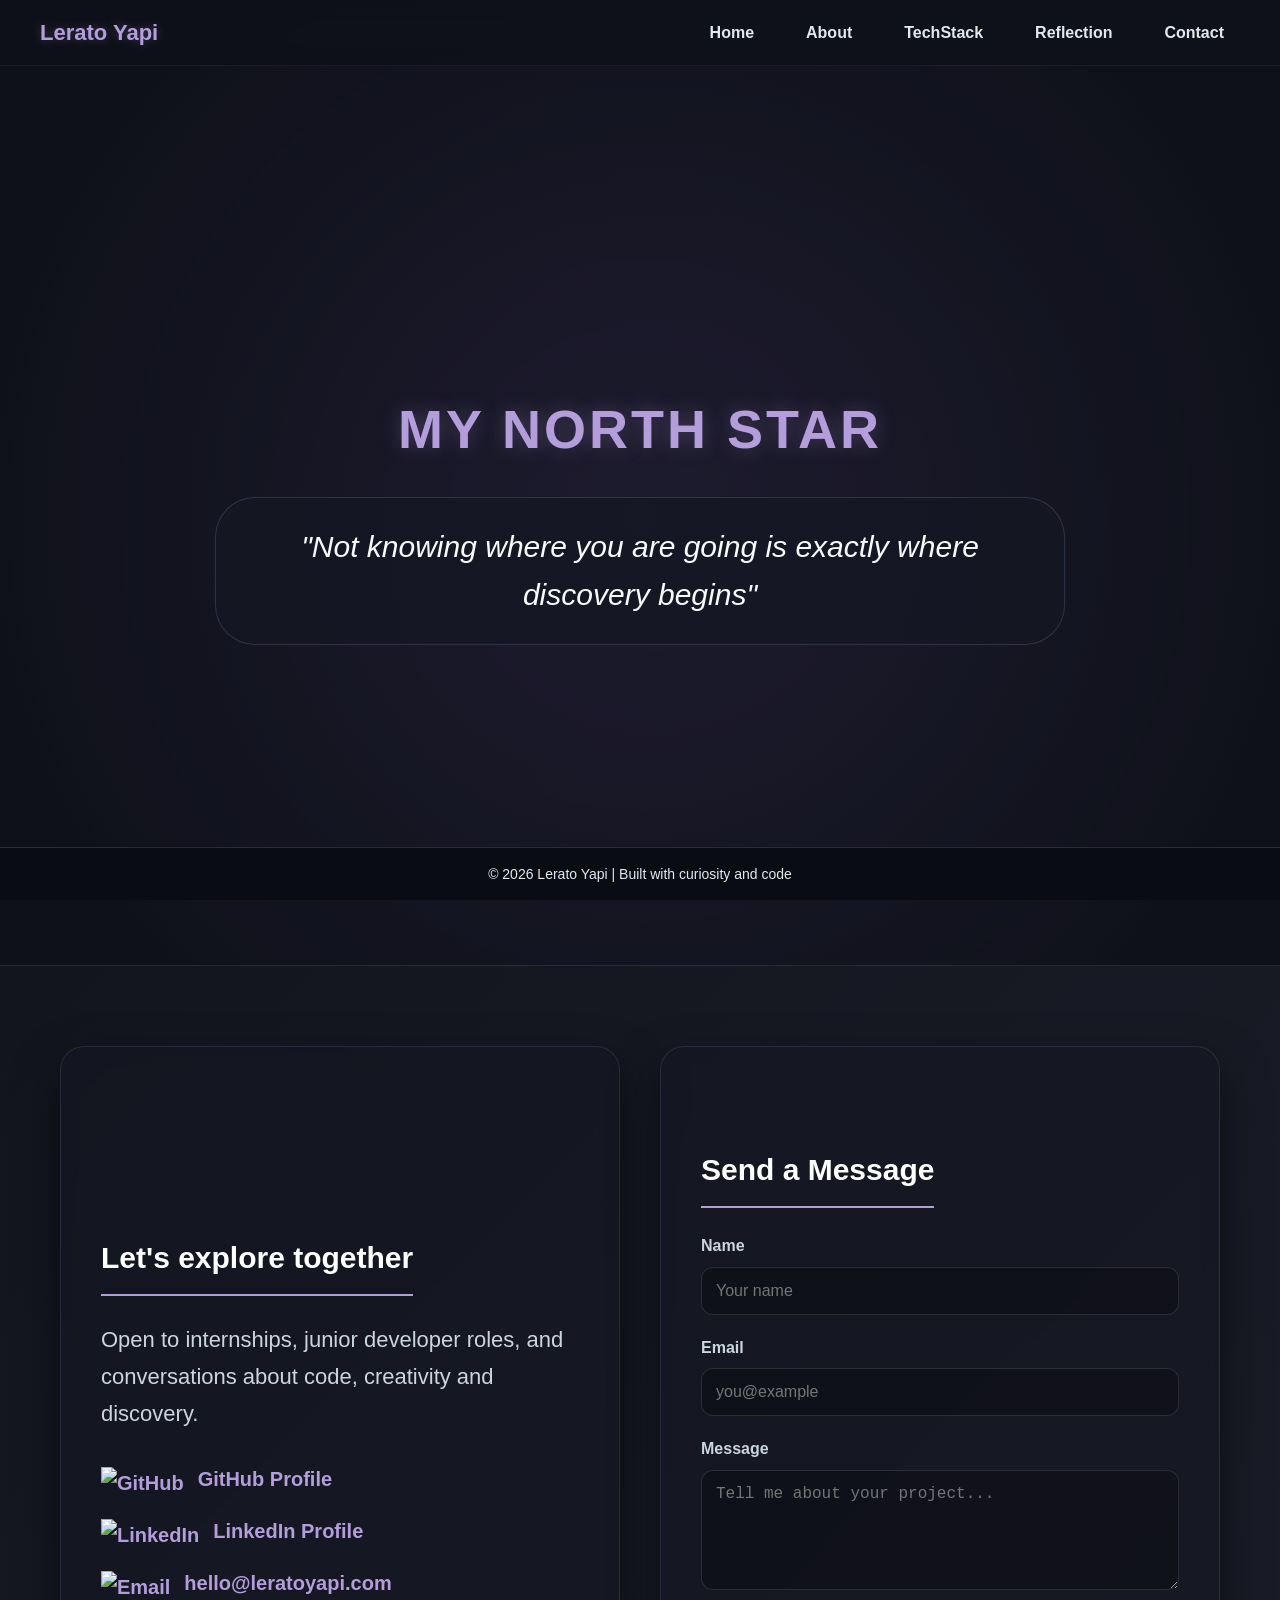
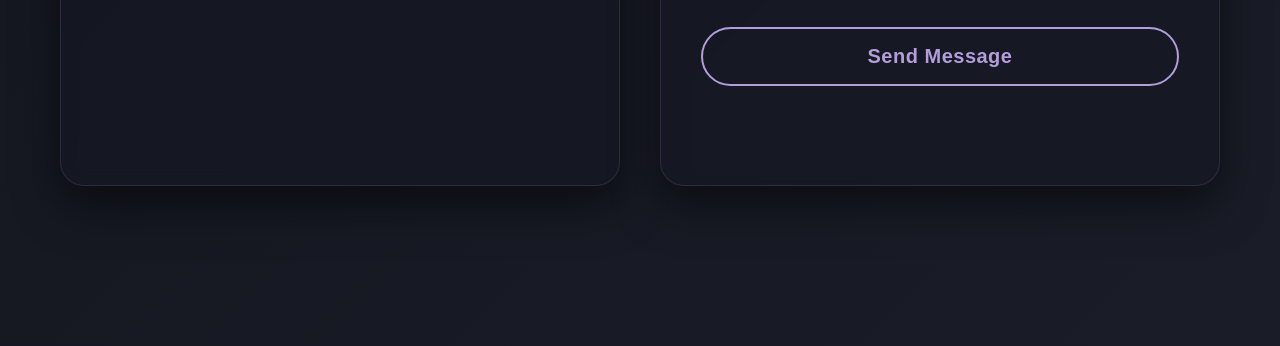
==== contact.html @ 95732ec1 "Add files via upload" ====
<!DOCTYPE html>
<html lang="en">
<head>
    <meta charset="UTF-8">
    <meta name="viewport" content="width=device-width, initial-scale=1.0">
    <title>Lerato Yapi | Contact</title>
    <link rel="stylesheet" href="style.css">
</head>
<body>

    <nav class="nav-bar">
        <div class="nav-brand">
            <p><i>Lerato Yapi</i></p>
        </div>
        <ul>
            <li><a href="index.html">Home</a></li>
            <li><a href="about.html">About</a></li>
            <li><a href="skills.html">TechStack</a></li>
            <li><a href="reflection.html">Reflection</a></li>
            <li><a href="contact.html">Contact</a></li>
        </ul>
    </nav>

    <main>
    
        <section class="north-star-viewport">
            <h1 class="north-star">
                My North Star
            </h1>
            <p class="quote-block">
                "Not knowing where you are going is exactly where discovery begins"
            </p>
        </section>

        <section class="contact-viewport">
            <div class="contact-container">
                
                
                <div class="explore-form">
                    <h2>
                        Let's explore together
                    </h2>
                    <p class="explore-info">
                        Open to internships, junior developer roles, and conversations about code, creativity and discovery.
                    </p>
                    <div class="contact-links">
                        <a href="#" target="_blank">
                            <img src="./icons/github.png" alt="GitHub"> GitHub Profile
                        </a>
                        <a href="#" target="_blank">
                            <img src="./icons/linkedin.png" alt="LinkedIn"> LinkedIn Profile
                        </a>
                        <a href="mailto:hello@leratoyapi.com">
                            <img src="./icons/email.png" alt="Email"> hello@leratoyapi.com
                        </a>
                    </div>
                </div>

               
                <div class="contact-form">
                    <h2>
                        Send a Message
                    </h2>
                    <form action="#" method="POST" onsubmit="event.preventDefault();">
                        <div class="form-group">
                            <label for="name">Name</label>
                            <input type="text" id="name" placeholder="Your name">
                        </div>
                        <div class="form-group">
                            <label for="email">Email</label>
                            <input type="email" id="email" placeholder="you@example">
                        </div>
                        <div class="form-group">
                            <label for="message">Message</label>
                            <textarea id="message" placeholder="Tell me about your project..."></textarea>
                        </div>
                        <div>
                            <button type="submit" class="glow-button">Send Message</button>
                        </div>
                    </form>
                </div>

            </div>
        </section>
    </main>
    
    <footer>
        <p>&copy; 2026 Lerato Yapi | Built with curiosity and code</p>
    </footer>

</body>
</html>
---- style.css ----
/* ==========================================
   1. RESET & UNIFORM THEME STYLES
   ========================================== */
* {
    margin: 0;
    padding: 0;
    box-sizing: border-box;
}

body {
    background: linear-gradient(135deg, #0F111A 0%, #151821 50%, #1A1D28 100%);
    color: #E2E8F0;
    font-family: 'Segoe UI', Tahoma, Geneva, Verdana, sans-serif;
    min-height: 100vh;
    line-height: 1.6;
    scroll-behavior: smooth;
    padding-bottom: 80px; 
    overflow-x: hidden;
}

/* ==========================================
   2. STICKY NAVIGATION BAR
   ========================================== */
.nav-bar {
    display: flex;
    justify-content: space-between;
    align-items: center;
    position: sticky;
    top: 0;
    background-color: rgba(15, 17, 26, 0.95);
    padding: 15px 40px;
    z-index: 1000;
    border-bottom: 1px solid rgba(255, 255, 255, 0.05);
    backdrop-filter: blur(10px);
}

.nav-brand p {
    font-size: 22px;
    font-weight: bold;
}

.nav-brand i {
    color: #B39DDB;
    font-style: normal;
    text-shadow: 0 0 10px rgba(179, 157, 219, 0.3);
}

.nav-bar ul {
    display: flex;
    list-style: none;
    gap: 20px;
}

.nav-bar a {
    padding: 8px 16px;
    color: #E2E8F0;
    font-size: 16px;
    font-weight: bold;
    text-decoration: none;
    transition: all 0.3s ease;
    border-radius: 20px;
}

.nav-bar a:hover {
    color: #B39DDB;
    background: rgba(179, 157, 219, 0.05);
}

/* ==========================================
   3. UNIFIED HOME SCREEN HERO & BIO BOX
   ========================================== */
.home-viewport {
    min-height: calc(100vh - 72px);
    display: flex;
    justify-content: center;
    align-items: center;
    padding: 40px 20px;
    background: radial-gradient(circle at 50% 50%, rgba(45, 38, 70, 0.3), #0F111A 70%);
}

.home-master-box {
    max-width: 900px;
    width: 100%;
    background-color: rgba(20, 23, 35, 0.65);
    border: 1px solid rgba(179, 157, 219, 0.2);
    border-radius: 24px;
    padding: 45px;
    backdrop-filter: blur(8px);
    box-shadow: 0 20px 45px -12px rgba(0, 0, 0, 0.6);
    text-align: center;
}

.heading h1 {
    font-size: 54px;
    margin-bottom: 15px;
    color: #ffffff;
    letter-spacing: -1px;
}

.heading p {
    font-size: 24px;
    margin-bottom: 10px;
    color: #B39DDB;
}

.heading p.location {
    font-size: 18px;
    color: #94A3B8;
    text-transform: uppercase;
    letter-spacing: 2px;
    margin-bottom: 25px;
}

.bio {
    border-top: 1px solid rgba(179, 157, 219, 0.15);
    padding-top: 25px;
    font-size: 22px;
    line-height: 1.8;
    color: #E2E8F0;
}

/* ==========================================
   4. ABOUT PAGE ALIGNED STRUCTURING
   ========================================== */
.about-main {
    padding: 40px 20px;
}

.about-header-box {
    max-width: 1200px;
    margin: 0 auto 30px auto;
    text-align: center;
}

.about-header-box h1 {
    font-size: 48px;
    color: #ffffff;
}

/* FIX: align-items: stretch perfectly locks the image and text to the exact same height */
.container {
    display: flex;
    max-width: 1200px;
    margin: 0 auto;
    padding: 45px;
    gap: 50px;
    align-items: stretch; 
    background: rgba(20, 23, 35, 0.65);
    border-radius: 24px;
    border: 1px solid rgba(179, 157, 219, 0.15);
    backdrop-filter: blur(8px);
    box-shadow: 0 20px 45px -12px rgba(0, 0, 0, 0.6);
}

/* FIX: height: 100% and object-fit: cover forces the image to perfectly fill that stretched height */
.container img {
    width: 350px;
    height: 100%;
    object-fit: cover; 
    border-radius: 20px;
    box-shadow: 0 12px 28px rgba(0, 0, 0, 0.5);
    border: 1px solid rgba(255, 255, 255, 0.15);
    flex-shrink: 0;
}

.about-content {
    flex: 1;
}

.about-content p {
    margin-bottom: 25px;
    font-size: 22px; 
    color: #CBD5E1;
    line-height: 1.85;
}

.about-content p:last-child {
    margin-bottom: 0;
}

.about-content strong {
    color: #B39DDB;
    font-weight: 600;
}

/* ==========================================
   5. TECHSTACK STANDALONE ALIGNED CARDS
   ========================================== */
.techstack-main {
    padding: 40px 20px;
}

.techstack-main h1 {
    font-size: 48px;
    text-align: center;
    margin-bottom: 40px;
    color: #ffffff;
}

.stack-card {
    max-width: 900px; 
    margin: 0 auto 30px auto;
    padding: 35px 40px;
    background-color: rgba(20, 23, 35, 0.5);
    border: 1px solid rgba(179, 157, 219, 0.15);
    border-radius: 24px;
}

.stack-card h2 {
    font-size: 28px;
    color: #B39DDB;
    margin-bottom: 18px;
}

.stack-card p {
    font-size: 22px; 
    margin-bottom: 18px;
    display: flex;
    align-items: center;
    flex-wrap: wrap;
    gap: 12px;
}

.stack-card img {
    height: 28px;
    width: auto;
    object-fit: contain;
}

.skills-definition {
    font-size: 17px;
    color: #94A3B8;
    border-top: 1px solid rgba(255, 255, 255, 0.1);
    padding-top: 15px;
}

.separator {
    margin: 0 10px;
    font-weight: bold;
    color: #B39DDB;
}

/* ==========================================
   6. REFLECTION SCREEN VIEWPORT ALIGNMENT
   ========================================== */
.reflection-main {
    min-height: calc(100vh - 72px);
    display: flex;
    flex-direction: column;
    justify-content: center;
    align-items: center;
    padding: 40px 20px;
}

.reflection-main h2 {
    font-size: 48px;
    color: #ffffff;
    margin-bottom: 30px;
}

.reflect-summary {
    max-width: 900px; 
    width: 100%;
    padding: 50px 45px;
    background-color: rgba(20, 23, 35, 0.5);
    border: 1px solid rgba(179, 157, 219, 0.25);
    border-radius: 24px;
    box-shadow: 0 25px 50px -15px rgba(0, 0, 0, 0.7);
    backdrop-filter: blur(6px);
}

.reflect-summary p {
    font-size: 24px; 
    color: #E2E8F0;
    line-height: 1.95;
}

/* ==========================================
   7. CONTACT SCREEN ALIGNED BLOCK PANELS
   ========================================== */

/* FIX: height: 100vh absolutely forces the North Star to take the entirety of the first screen */
.north-star-viewport {
    width: 100vw;
    height: 100vh; 
    margin-left: calc(-50vw + 50%);
    margin-right: calc(-50vw + 50%);
    display: flex;
    flex-direction: column;
    justify-content: center;
    align-items: center;
    padding: 40px;
    background: radial-gradient(circle at 50% 50%, rgba(35, 30, 55, 0.65), #0F111A 85%);
    text-align: center;
    border-bottom: 1px solid rgba(179, 157, 219, 0.15);
}

.north-star {
    font-size: 54px;
    font-weight: bold;
    color: #B39DDB;
    margin-bottom: 25px;
    letter-spacing: 3px;
    text-transform: uppercase;
    text-shadow: 0 0 20px rgba(179, 157, 219, 0.3);
}

.quote-block {
    font-style: italic;
    font-size: 30px;
    max-width: 850px;
    margin: 0 auto;
    color: #F8FAFC;
    line-height: 1.6;
    background: rgba(20, 23, 35, 0.75);
    padding: 25px 45px;
    border-radius: 40px;
    border: 1px solid rgba(179, 157, 219, 0.2);
}

/* FIX: min-height: 100vh absolutely forces the Forms to take the entirety of the next scroll screen */
.contact-container {
    display: flex;
    max-width: 1200px;
    min-height: 100vh; 
    align-items: stretch; 
    margin: 0 auto;
    gap: 40px;
    padding: 80px 20px; 
}

.contact-form, .explore-form {
    flex: 1; 
    display: flex;
    flex-direction: column;
    justify-content: center; 
    padding: 40px;
    background-color: rgba(20, 23, 35, 0.5);
    border: 1px solid rgba(179, 157, 219, 0.15);
    border-radius: 24px;
    box-shadow: 0 20px 45px rgba(0, 0, 0, 0.5);
    backdrop-filter: blur(8px);
}

.contact-form h2, .explore-form h2 {
    font-size: 30px;
    margin-bottom: 25px;
    color: #ffffff;
    border-bottom: 2px solid #B39DDB;
    padding-bottom: 12px;
    display: inline-block;
    align-self: flex-start;
}

.form-group {
    margin-bottom: 20px;
}

.form-group label {
    display: block;
    margin-bottom: 8px;
    color: #CBD5E1;
    font-weight: bold;
    font-size: 16px;
}

.form-group input, .form-group textarea {
    width: 100%;
    padding: 14px;
    border: 1px solid rgba(255, 255, 255, 0.12);
    border-radius: 12px;
    background-color: rgba(10, 12, 18, 0.5);
    color: #ffffff;
    font-size: 16px;
}

.form-group textarea {
    height: 120px;
    resize: vertical;
}

.explore-info {
    font-size: 22px; 
    margin-bottom: 30px;
    color: #CBD5E1;
    line-height: 1.7;
}

.contact-links {
    display: flex;
    flex-direction: column;
    gap: 20px;
}

.contact-links a {
    display: inline-flex;
    align-items: center; 
    gap: 14px;
    color: #B39DDB;
    text-decoration: none;
    font-weight: bold;
    font-size: 20px;
    transition: color 0.2s;
    width: fit-content;
}

.contact-links a:hover {
    color: #ffffff;
}

.contact-links img {
    height: 24px;
    width: auto;
    object-fit: contain;
}


/* ==========================================
   9. FIXED SCREEN BOTTOM FOOTER
   ========================================== */
footer {
    position: fixed;
    bottom: 0;
    left: 0;
    width: 100%;
    background-color: #0A0C14;
    border-top: 1px solid rgba(179, 157, 219, 0.2);
    text-align: center;
    padding: 15px;
    font-size: 14px;
    z-index: 1000;
}

/* ==========================================
   10. MOBILE RESPONSIVE QUERIES
   ========================================== */
@media (max-width: 992px) {
    .container {
        flex-direction: column;
        text-align: center;
    }
    
    /* FIX: On mobile, the image safely returns to an automatic height so it doesn't break */
    /* .container img {
        display: block;
        margin: 0 auto 30px auto;
        order: -1; 
        width: 100%;
        height: auto; 
        max-width: 320px;
    } */
    
     
    .contact-container {
    display: flex;
    flex-direction: row;      /* Forces side-by-side on desktop */
    max-width: 1200px;
    min-height: 100vh;
    align-items: stretch;
    margin: 0 auto;
    gap: 40px;
    padding: 80px 20px;
}

}

@media (max-width: 768px) {
    .nav-bar {
        flex-direction: column;
        gap: 12px;
        padding: 15px;
    }
    .nav-bar ul {
        gap: 10px;
        flex-wrap: wrap;
        justify-content: center;
    }
    .heading h1 { font-size: 42px; }
    .heading p { font-size: 20px; }
    .bio { font-size: 20px; }
    .about-content p { font-size: 20px; }
    .stack-card p { font-size: 20px; }
    .reflect-summary p { font-size: 20px; }
    .north-star { font-size: 38px; }
    .quote-block { font-size: 22px; }
}

/* ==========================================
   11. BRAND-ALIGNED HEADING STYLING
   ========================================== */
.brand-heading {
    color: #B39DDB;
    text-shadow: 0 0 10px rgba(179, 157, 219, 0.3);
}

/* ==========================================
   12. REORDER FORMS: EXPLORE LEFT, CONTACT RIGHT
   ========================================== */

/* Explicitly set row layout on desktop */
.contact-container {
    flex-direction: row; /* ensures side-by-side */
}

/* Move explore-form to the left (first in visual order) */
.explore-form {
    order: -1; /* lower number = appears first */
}

/* Keep contact-form in its natural position (order: 0) */
.contact-form {
    order: 0; /* optional, just for clarity */
}

/* ==========================================
   13. GLOWING SUBMIT BUTTON
   ========================================== */
.glow-button {
    width: 100%;
    padding: 16px 32px;
    margin-top: 10px;
    background: transparent;
    color: #B39DDB;
    font-size: 20px;
    font-weight: bold;
    border: 2px solid #B39DDB;
    border-radius: 40px;
    cursor: pointer;
    transition: all 0.3s ease-in-out;
    letter-spacing: 0.5px;
}

.glow-button:hover {
    background: #B39DDB;
    color: #0F111A;
    box-shadow: 0 0 25px rgba(179, 157, 219, 0.7), 0 0 60px rgba(179, 157, 219, 0.3);
    transform: scale(1.02);
}
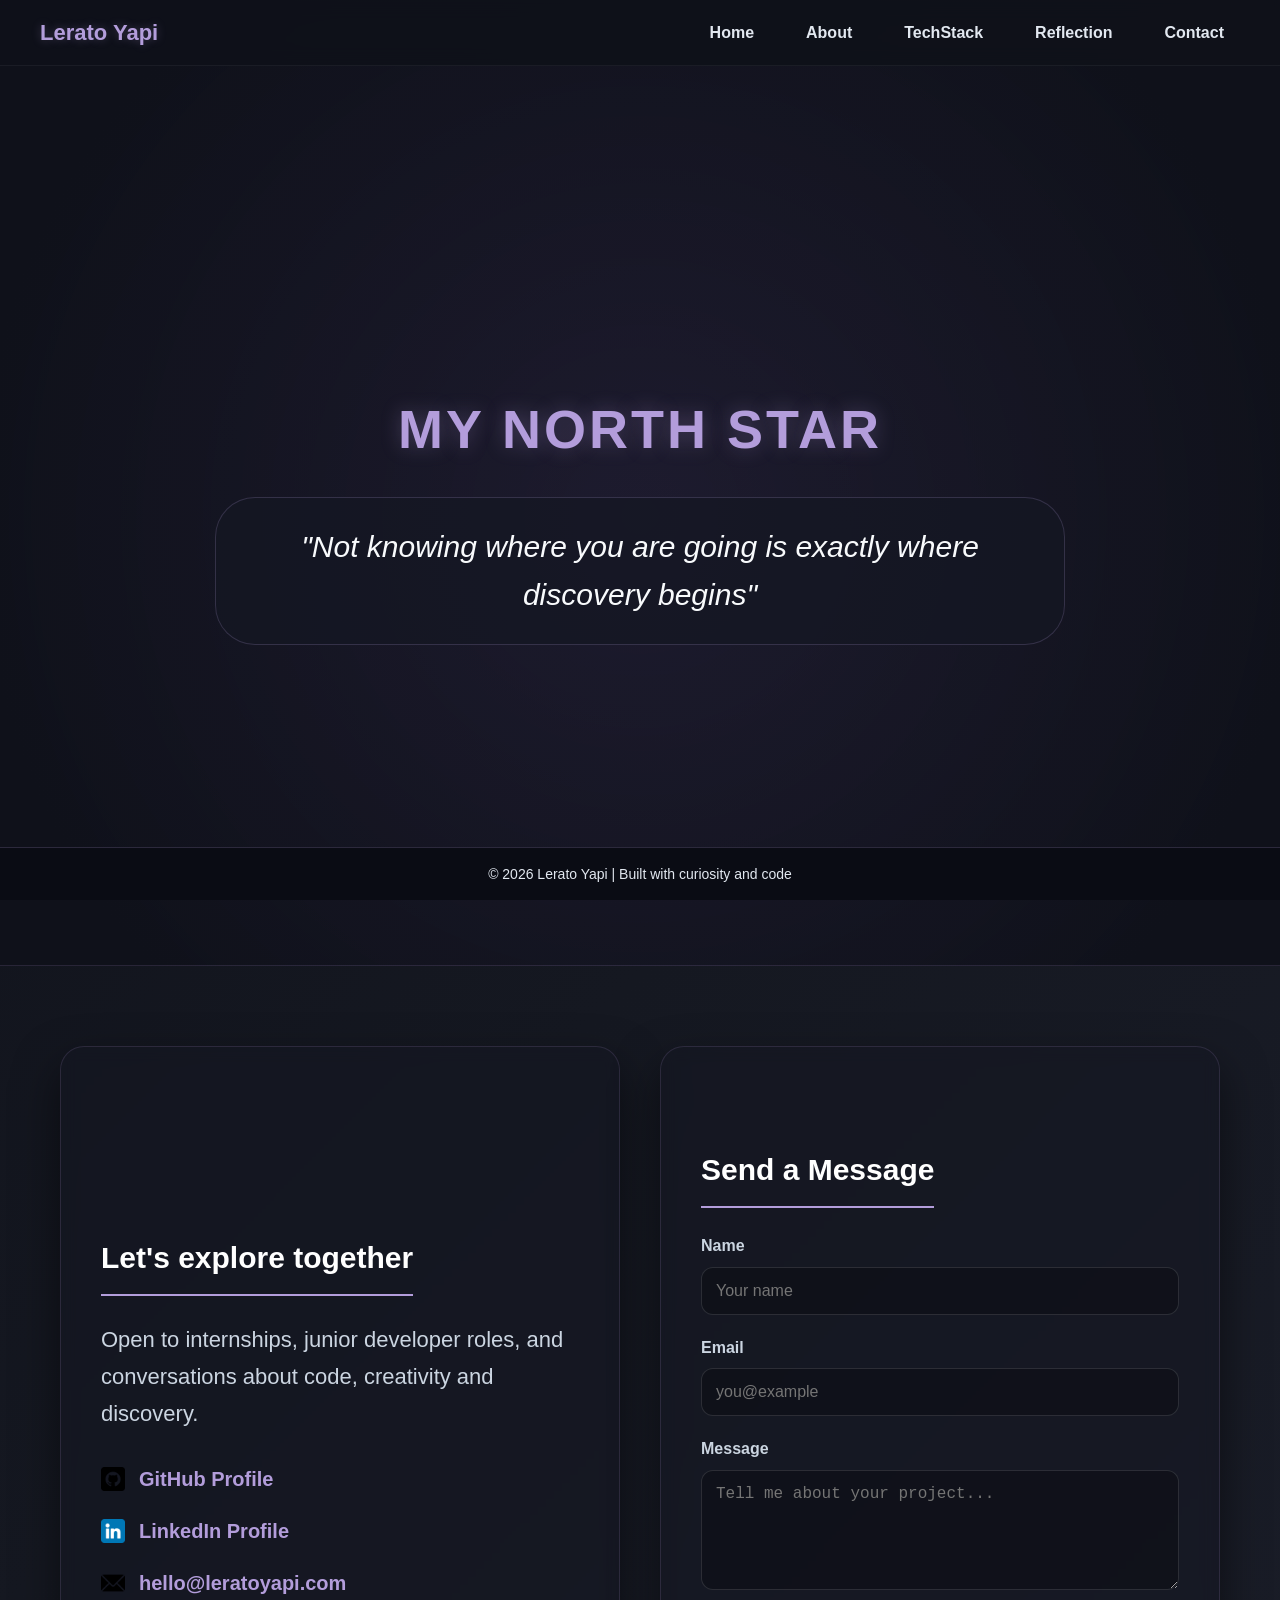
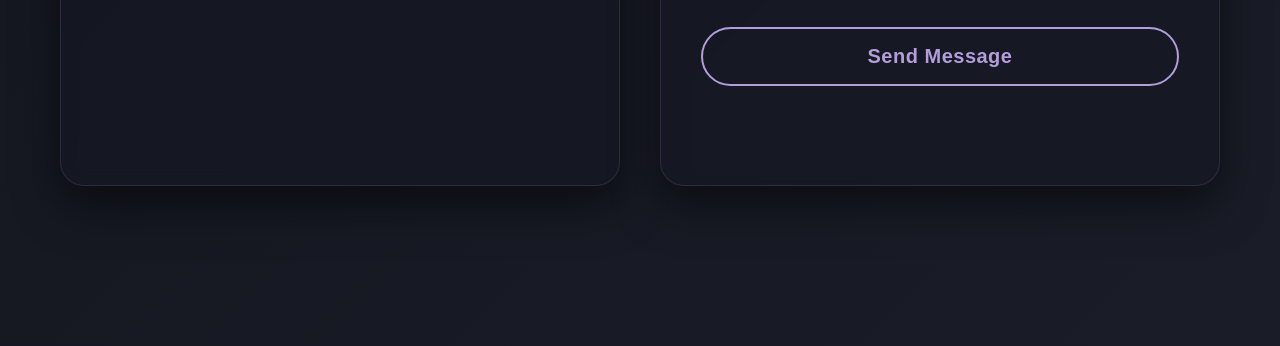
==== commit 4627d3dc: "Fixed all the image issues" ====
--- a/contact.html
+++ b/contact.html
@@ -45,13 +45,13 @@
                     </p>
                     <div class="contact-links">
                         <a href="#" target="_blank">
-                            <img src="./icons/github.png" alt="GitHub"> GitHub Profile
+                            <img src="github.png" alt="GitHub"> GitHub Profile
                         </a>
                         <a href="#" target="_blank">
-                            <img src="./icons/linkedin.png" alt="LinkedIn"> LinkedIn Profile
+                            <img src="linkedin.png" alt="LinkedIn"> LinkedIn Profile
                         </a>
                         <a href="mailto:hello@leratoyapi.com">
-                            <img src="./icons/email.png" alt="Email"> hello@leratoyapi.com
+                            <img src="email.png" alt="Email"> hello@leratoyapi.com
                         </a>
                     </div>
                 </div>
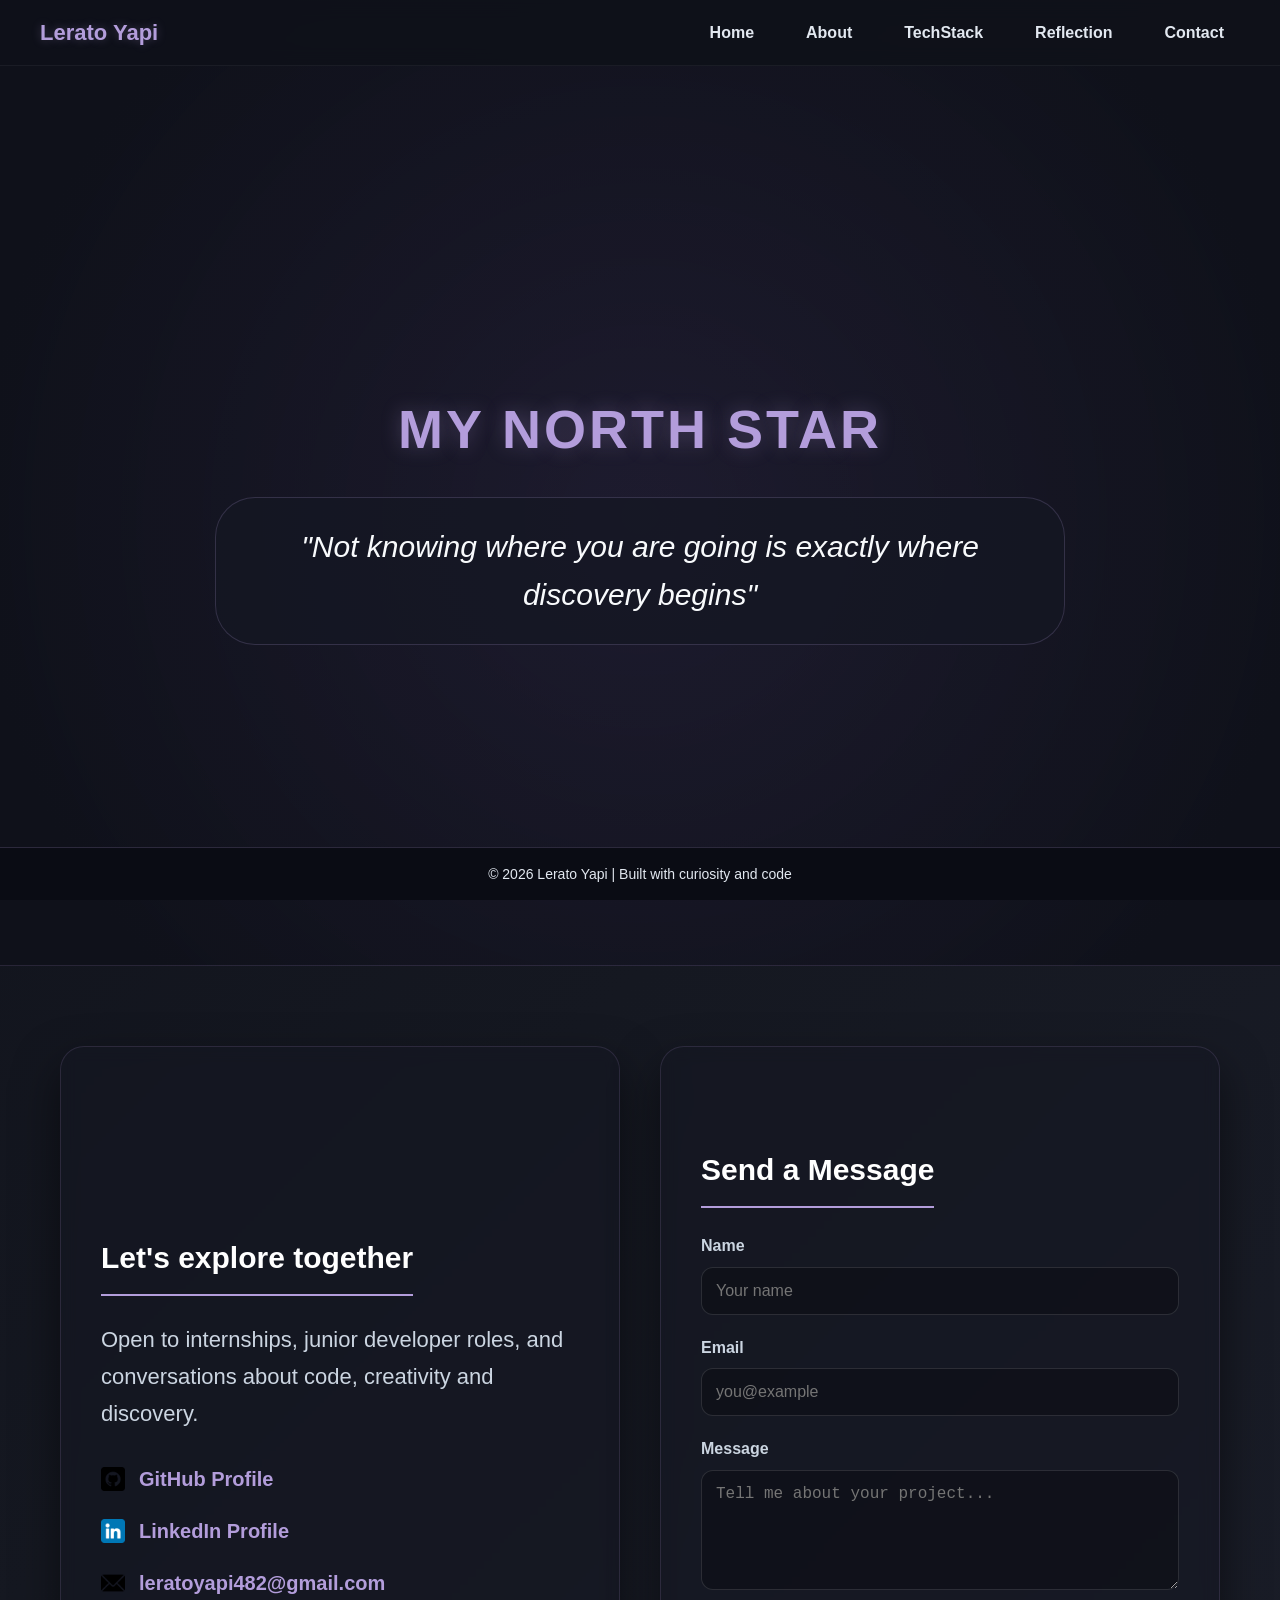
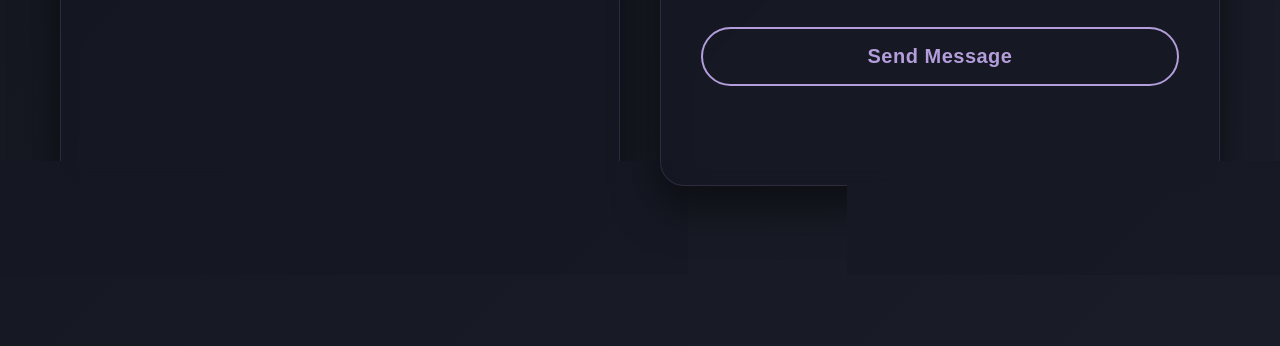
==== commit 9b04b5ec: "Update contact.html" ====
--- a/contact.html
+++ b/contact.html
@@ -51,7 +51,7 @@
                             <img src="linkedin.png" alt="LinkedIn"> LinkedIn Profile
                         </a>
                         <a href="mailto:hello@leratoyapi.com">
-                            <img src="email.png" alt="Email"> hello@leratoyapi.com
+                            <img src="email.png" alt="Email"> leratoyapi482@gmail.com
                         </a>
                     </div>
                 </div>
@@ -89,4 +89,4 @@
     </footer>
 
 </body>
-</html>+</html>
